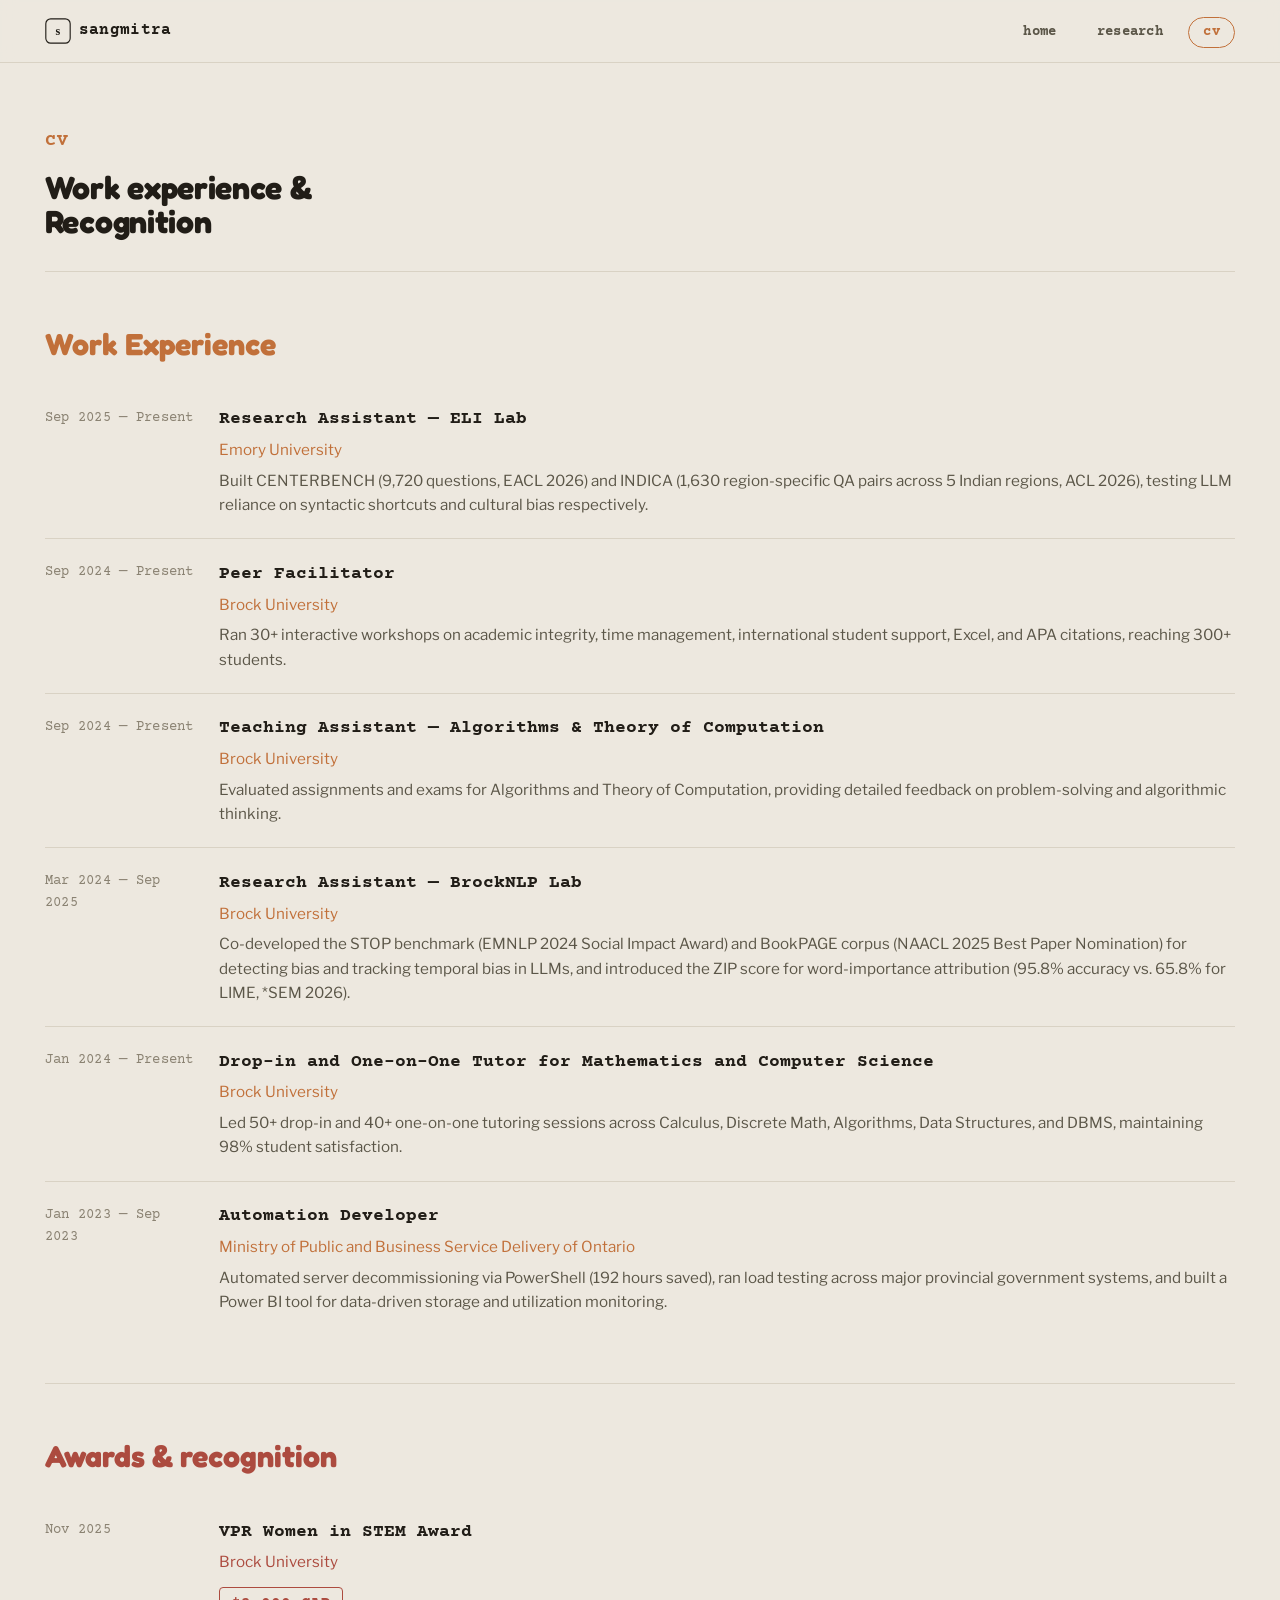
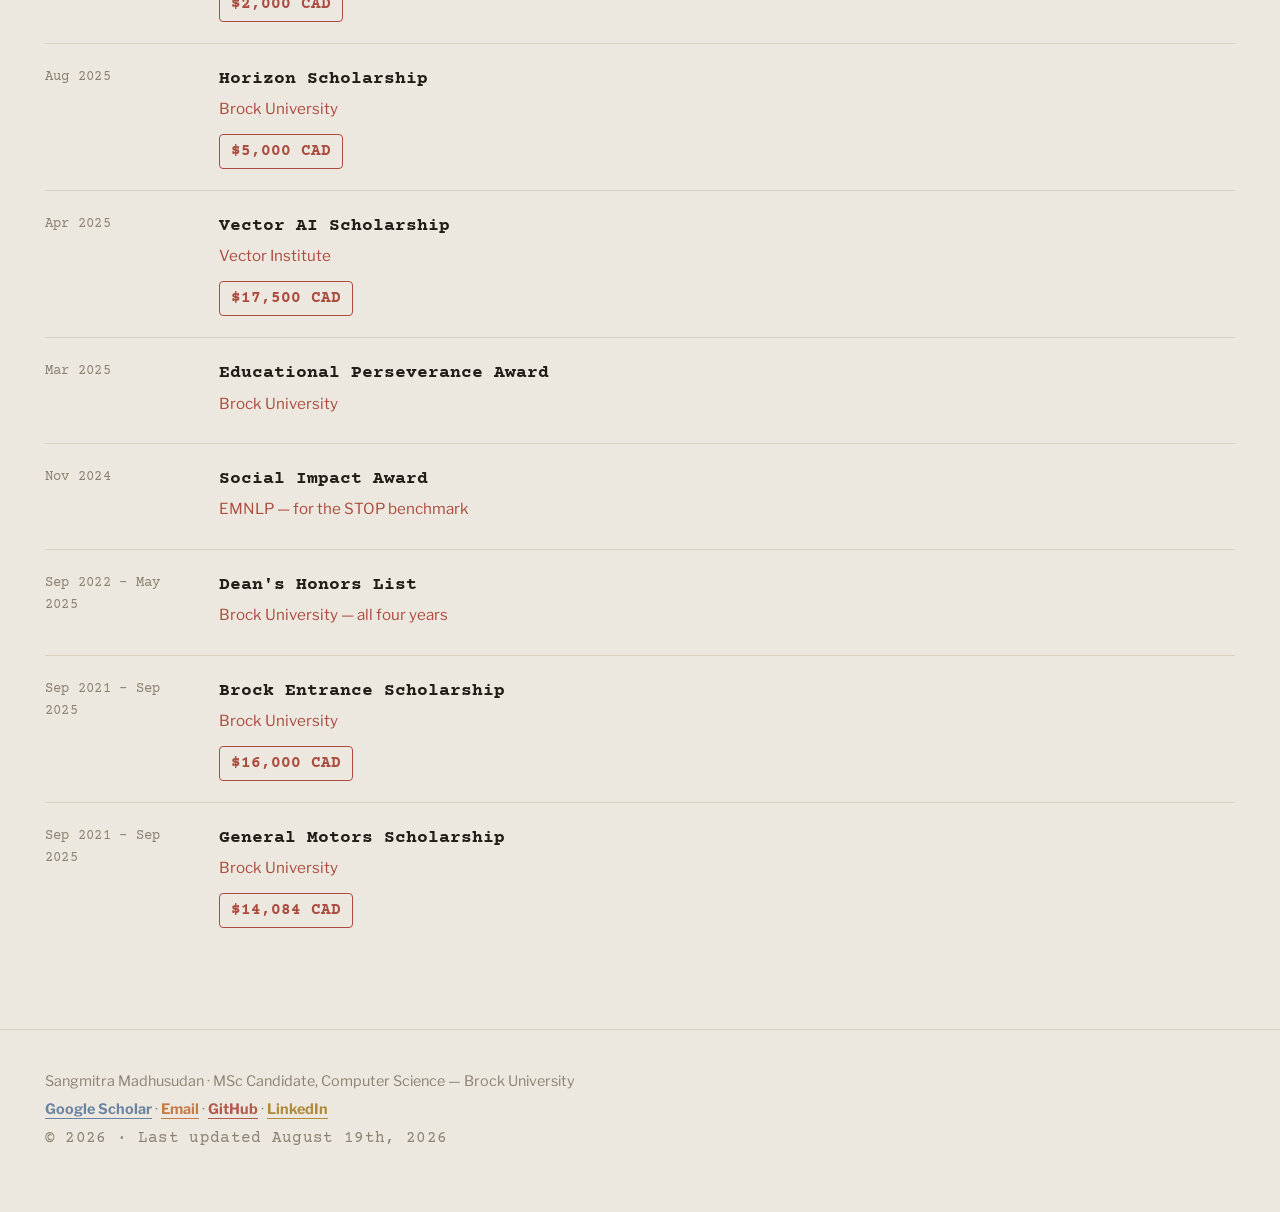
==== portfolio.html @ 363d01a0 "Initial site commit" ====
<!doctype html>
<html lang="en">
<head>
  <meta charset="utf-8" />
  <meta name="viewport" content="width=device-width, initial-scale=1" />
  <title>CV — Sangmitra</title>
  <link rel="preconnect" href="https://fonts.googleapis.com" />
  <link rel="preconnect" href="https://fonts.gstatic.com" crossorigin />
  <link href="https://fonts.googleapis.com/css2?family=Fredoka:wght@500;600;700&family=Libre+Franklin:wght@400;500;600&family=Courier+Prime:wght@400;700&display=swap" rel="stylesheet" />
  <link rel="icon" type="image/svg+xml" href="assets/favicon.svg" />
  <link rel="stylesheet" href="css/style.css" />
</head>
<body>
  <nav id="site-nav" class="site-nav"></nav>

  <main class="shell">
    <section class="hero section--experience" style="padding-bottom: 1rem;">
      <div class="hero__eyebrow">CV</div>
      <h1 style="font-size: var(--step-xl);">Work experience &amp; Recognition</h1>
    </section>

    <section class="section--experience">
      <div class="section__label">Work Experience</div>
      <div class="timeline">

        <div class="timeline-entry">
        <div class="timeline-entry__date mono">Sep 2025 — Present</div>
        <div>
          <div class="timeline-entry__title">Research Assistant — ELI Lab</div>
          <div class="timeline-entry__org">Emory University</div>
          <p>Built CENTERBENCH (9,720 questions, EACL 2026) and INDICA (1,630 region-specific QA pairs across 5 Indian regions, ACL 2026), testing LLM reliance on syntactic shortcuts and cultural bias respectively.</p>
        </div>
      </div>

      <div class="timeline-entry">
        <div class="timeline-entry__date mono">Sep 2024 — Present</div>
        <div>
          <div class="timeline-entry__title">Peer Facilitator</div>
          <div class="timeline-entry__org">Brock University</div>
          <p>Ran 30+ interactive workshops on academic integrity, time management, international student support, Excel, and APA citations, reaching 300+ students.</p>
        </div>
      </div>

      <div class="timeline-entry">
        <div class="timeline-entry__date mono">Sep 2024 — Present</div>
        <div>
          <div class="timeline-entry__title">Teaching Assistant — Algorithms &amp; Theory of Computation</div>
          <div class="timeline-entry__org">Brock University</div>
          <p>Evaluated assignments and exams for Algorithms and Theory of Computation, providing detailed feedback on problem-solving and algorithmic thinking.</p>
        </div>
      </div>

      <div class="timeline-entry">
        <div class="timeline-entry__date mono">Mar 2024 — Sep 2025</div>
        <div>
          <div class="timeline-entry__title">Research Assistant — BrockNLP Lab</div>
          <div class="timeline-entry__org">Brock University</div>
          <p>Co-developed the STOP benchmark (EMNLP 2024 Social Impact Award) and BookPAGE corpus (NAACL 2025 Best Paper Nomination) for detecting bias and tracking temporal bias in LLMs, and introduced the ZIP score for word-importance attribution (95.8% accuracy vs. 65.8% for LIME, *SEM 2026).</p>
        </div>
      </div>

      <div class="timeline-entry">
        <div class="timeline-entry__date mono">Jan 2024 — Present</div>
        <div>
          <div class="timeline-entry__title">Drop-in and One-on-One Tutor for Mathematics and Computer Science</div>
          <div class="timeline-entry__org">Brock University</div>
          <p>Led 50+ drop-in and 40+ one-on-one tutoring sessions across Calculus, Discrete Math, Algorithms, Data Structures, and DBMS, maintaining 98% student satisfaction.</p>
        </div>
      </div>

      <div class="timeline-entry">
        <div class="timeline-entry__date mono">Jan 2023 — Sep 2023</div>
        <div>
          <div class="timeline-entry__title">Automation Developer</div>
          <div class="timeline-entry__org">Ministry of Public and Business Service Delivery of Ontario</div>
          <p>Automated server decommissioning via PowerShell (192 hours saved), ran load testing across major provincial government systems, and built a Power BI tool for data-driven storage and utilization monitoring.</p>
        </div>
      </div>

      </div>
    </section>

    <section class="section--awards">
      <div class="section__label">Awards &amp; recognition</div>
      <div class="timeline">

        <div class="timeline-entry">
          <div class="timeline-entry__date mono">Nov 2025</div>
          <div>
            <div class="timeline-entry__title">VPR Women in STEM Award</div>
            <div class="timeline-entry__org">Brock University</div>
            <p></p>
            <div class="timeline-entry__details">
              <div class="timeline-entry__detail">$2,000 CAD</div>
            </div>
          </div>
        </div>

        <div class="timeline-entry">
          <div class="timeline-entry__date mono">Aug 2025</div>
          <div>
            <div class="timeline-entry__title">Horizon Scholarship</div>
            <div class="timeline-entry__org">Brock University</div>
            <p></p>
            <div class="timeline-entry__details">
              <div class="timeline-entry__detail">$5,000 CAD</div>
            </div>
          </div>
        </div>

        <div class="timeline-entry">
          <div class="timeline-entry__date mono">Apr 2025</div>
          <div>
            <div class="timeline-entry__title">Vector AI Scholarship</div>
            <div class="timeline-entry__org">Vector Institute</div>
            <p></p>
            <div class="timeline-entry__details">
              <div class="timeline-entry__detail">$17,500 CAD</div>
            </div>
          </div>
        </div>

        <div class="timeline-entry">
          <div class="timeline-entry__date mono">Mar 2025</div>
          <div>
            <div class="timeline-entry__title">Educational Perseverance Award</div>
            <div class="timeline-entry__org">Brock University</div>
            <p></p>
          </div>
        </div>

        <div class="timeline-entry">
          <div class="timeline-entry__date mono">Nov 2024</div>
          <div>
            <div class="timeline-entry__title">Social Impact Award</div>
            <div class="timeline-entry__org">EMNLP — for the STOP benchmark</div>
            <p></p>
          </div>
        </div>

        <div class="timeline-entry">
          <div class="timeline-entry__date mono">Sep 2022 – May 2025</div>
          <div>
            <div class="timeline-entry__title">Dean's Honors List</div>
            <div class="timeline-entry__org">Brock University — all four years</div>
            <p></p>
          </div>
        </div>

        <div class="timeline-entry">
          <div class="timeline-entry__date mono">Sep 2021 – Sep 2025</div>
          <div>
            <div class="timeline-entry__title">Brock Entrance Scholarship</div>
            <div class="timeline-entry__org">Brock University</div>
            <p></p>
            <div class="timeline-entry__details">
              <div class="timeline-entry__detail">$16,000 CAD</div>
            </div>
          </div>
        </div>

        <div class="timeline-entry">
          <div class="timeline-entry__date mono">Sep 2021 – Sep 2025</div>
          <div>
            <div class="timeline-entry__title">General Motors Scholarship</div>
            <div class="timeline-entry__org">Brock University</div>
            <p></p>
            <div class="timeline-entry__details">
              <div class="timeline-entry__detail">$14,084 CAD</div>
            </div>
          </div>
        </div>
        </div>

      </div>
    </section>
  </main>

  <footer id="site-footer" class="site-footer"></footer>

  <script src="js/site-config.js"></script>
  <script src="js/main.js"></script>
</body>
</html>
---- css/style.css ----
:root {
  --paper:        #EDE8DF;
  --paper-raised: #F5F1E9;
  --ink:          #211D17;
  --ink-soft:     #5B5648;
  --ink-faint:    #8A8272;
  --line:         #D9D2C4;

  --accent-blue:   #5C7A9C;
  --accent-yellow: #A9822A;
  --accent-orange: #C1703A;
  --accent-red:    #AC4B3F;
  --accent-flag:   #A9822A;
  --accent: var(--accent-blue);

  --font-display: 'Fredoka', sans-serif;
  --font-body:    'Libre Franklin', -apple-system, BlinkMacSystemFont, 'Segoe UI', sans-serif;
  --font-mono:    'Courier Prime', 'Courier New', monospace;

  --step-huge:  clamp(2rem, 2.4vw + 1.1rem, 3.4rem);
  --step-xl:    clamp(1.5rem, 1.8vw + 0.9rem, 2rem);
  --step-lg:    1.25rem;
  --step-md:    1.05rem;
  --step-base:  1rem;
  --step-sm:    0.92rem;
  --step-xs:    0.8rem;

  --page-width: none;
}

.section--research   { --accent: var(--accent-blue); }
.section--education  { --accent: var(--accent-yellow); }
.section--experience { --accent: var(--accent-orange); }
.section--awards     { --accent: var(--accent-red); }

.swatch-blue   { color: var(--accent-blue) !important; }
.swatch-yellow { color: var(--accent-yellow) !important; }
.swatch-orange { color: var(--accent-orange) !important; }
.swatch-red    { color: var(--accent-red) !important; }

* { box-sizing: border-box; }
html { scroll-behavior: smooth; }

body {
  margin: 0;
  background: var(--paper);
  color: var(--ink);
  font-family: var(--font-body);
  font-size: var(--step-base);
  line-height: 1.6;
  -webkit-font-smoothing: antialiased;
}

a {
  color: var(--ink);
  text-decoration: none;
  border-bottom: 1px solid var(--line);
  transition: border-color 0.15s ease, color 0.15s ease;
}
a:hover, a:focus-visible { border-color: currentColor; color: var(--accent); }
a:focus-visible, button:focus-visible {
  outline: 2px solid var(--accent);
  outline-offset: 3px;
}

h1, h2, h3 {
  font-family: var(--font-display);
  font-weight: 700;
  color: var(--ink);
  margin: 0 0 0.4em;
  letter-spacing: -0.01em;
}

p { margin: 0 0 1em; color: var(--ink-soft); }

.mono {
  font-family: var(--font-mono);
  font-size: var(--step-xs);
  letter-spacing: 0.02em;
}

.accent-text { color: var(--accent); font-weight: 600; }

.shell, .shell-wide {
  width: 100%;
  margin: 0 auto;
  padding: 0 clamp(1.5rem, 3.5vw, 4rem);
}

.site-nav {
  position: sticky;
  top: 0;
  z-index: 20;
  background: rgba(237, 232, 223, 0.9);
  backdrop-filter: blur(8px);
  border-bottom: 1px solid var(--line);
}
.site-nav__inner {
  width: 100%;
  margin: 0 auto;
  padding: 1.1rem clamp(1.5rem, 3.5vw, 4rem);
  display: flex;
  align-items: center;
  justify-content: space-between;
}
.site-nav__mark {
  display: flex;
  align-items: center;
  gap: 0.5rem;
  font-family: var(--font-mono);
  font-weight: 700;
  font-size: 1rem;
  color: var(--ink);
  border-bottom: none;
  text-transform: lowercase;
  letter-spacing: 0.02em;
}
.site-nav__mark-glyph { width: 26px; height: 26px; flex-shrink: 0; color: var(--ink); }
.site-nav__mark:hover { color: var(--accent-yellow); }
.site-nav__mark:hover .site-nav__mark-glyph { color: var(--accent-yellow); }
.site-nav__links {
  display: flex;
  gap: 0.6rem;
  list-style: none;
  margin: 0;
  padding: 0;
}
.site-nav__links a {
  font-family: var(--font-mono);
  font-weight: 600;
  font-size: 0.85rem;
  text-transform: lowercase;
  letter-spacing: 0.02em;
  color: var(--ink-soft);
  border: 1px solid transparent;
  border-radius: 100px;
  padding: 0.4rem 0.9rem;
}
.site-nav__links li:nth-child(1) a:hover, .site-nav__links li:nth-child(1) a[aria-current="page"] { color: var(--accent-yellow); border-color: var(--accent-yellow); }
.site-nav__links li:nth-child(2) a:hover, .site-nav__links li:nth-child(2) a[aria-current="page"] { color: var(--accent-blue); border-color: var(--accent-blue); }
.site-nav__links li:nth-child(3) a:hover, .site-nav__links li:nth-child(3) a[aria-current="page"] { color: var(--accent-orange); border-color: var(--accent-orange); }

.hero { padding: 4rem 0 3rem; }
.hero__byline {
  font-family: var(--font-mono);
  font-weight: 700;
  font-size: 1.05rem;
  text-transform: uppercase;
  letter-spacing: 0.05em;
  color: var(--ink-soft);
  margin-bottom: 0.4rem;
}
.hero__byline strong { color: var(--ink); font-weight: 700; }
.hero__eyebrow {
  font-family: var(--font-mono);
  font-weight: 700;
  font-size: 1.1rem;
  text-transform: uppercase;
  letter-spacing: 0.06em;
  color: var(--accent);
  margin-bottom: 1rem;
}
.hero__institution {
  font-family: var(--font-mono);
  font-size: 0.85rem;
  color: var(--ink-faint);
  margin-bottom: 1.4rem;
}
.hero h1 {
  font-size: var(--step-huge);
  line-height: 1.06;
  margin-bottom: 1rem;
  max-width: 20ch;
}
.hero__intro { font-size: 1.05rem; line-height: 1.55; color: var(--ink-soft); max-width: 62ch; margin-bottom: 0; }
.hero__links { margin-top: 1.8rem; display: flex; flex-wrap: wrap; gap: 0.6rem; }

.hero__grid {
  display: grid;
  grid-template-columns: 1.1fr minmax(380px, 0.9fr);
  gap: 3.5rem;
  align-items: start;
}
@media (max-width: 800px) {
  .hero__grid { grid-template-columns: 1fr; }
}

.pill-link {
  font-family: var(--font-mono);
  font-weight: 700;
  border: 2px solid var(--ink);
  background: transparent;
  padding: 0.5rem 1.1rem;
  border-radius: 100px;
  font-size: 0.85rem;
  text-transform: lowercase;
  color: var(--ink);
  transition: background 0.15s ease, color 0.15s ease;
}
.pill-link--scholar  { border-color: var(--accent-blue);   color: var(--accent-blue); }
.pill-link--email    { border-color: var(--accent-orange); color: var(--accent-orange); }
.pill-link--cv       { border-color: var(--accent-yellow); color: var(--accent-yellow); }
.pill-link--github   { border-color: var(--accent-red);    color: var(--accent-red); }
.pill-link--linkedin { border-color: var(--accent-yellow); color: var(--accent-yellow); }
.pill-link--scholar:hover  { background: var(--accent-blue);   color: var(--paper-raised); }
.pill-link--email:hover    { background: var(--accent-orange); color: var(--paper-raised); }
.pill-link--cv:hover       { background: var(--accent-yellow); color: var(--paper-raised); }
.pill-link--github:hover   { background: var(--accent-red);    color: var(--paper-raised); }
.pill-link--linkedin:hover { background: var(--accent-yellow); color: var(--paper-raised); }

.photo-frame-wrap { display: flex; flex-direction: column; align-items: center; }
.photo-frame {
  width: 100%;
  max-width: 260px;
  aspect-ratio: 4 / 5;
  border: 2px solid var(--ink);
  border-radius: 4px;
  position: relative;
  background: var(--paper-raised);
  display: flex;
  align-items: center;
  justify-content: center;
  overflow: hidden;
}
.photo-frame img { width: 100%; height: 100%; object-fit: cover; display: block; }
.photo-frame__tick {
  position: absolute;
  width: 16px;
  height: 16px;
  border: 2px solid var(--accent-blue);
}
.photo-frame__tick--tl { top: -2px; left: -2px; border-right: none; border-bottom: none; }
.photo-frame__tick--br { bottom: -2px; right: -2px; border-left: none; border-top: none; }
.photo-frame svg { width: 34%; height: 34%; stroke: var(--ink-faint); }
.photo-frame__caption {
  font-family: var(--font-mono);
  font-size: 0.72rem;
  text-transform: lowercase;
  letter-spacing: 0.06em;
  color: var(--accent-blue);
  margin-top: 0.7rem;
  text-align: center;
}

section { padding: 3rem 0; border-top: 1px solid var(--line); }
section:first-of-type { border-top: none; }
.section__label {
  font-family: var(--font-display);
  font-weight: 700;
  font-size: 1.9rem;
  text-transform: none;
  letter-spacing: 0;
  color: var(--accent);
  margin-bottom: 1rem;
}
.section__more {
  display: inline-block;
  margin-top: 1.2rem;
  font-family: var(--font-mono);
  font-weight: 700;
  font-size: 0.9rem;
  color: var(--accent);
  border-bottom: 1px solid var(--accent);
}
.section__more:hover { opacity: 0.75; }
.section__more--cv { color: var(--accent-orange); border-color: var(--accent-orange); }

.stat-row {
  display: flex; gap: 2.5rem; flex-wrap: wrap;
  margin: 1.4rem 0 0; padding: 1.1rem 1.4rem;
  background: var(--paper-raised); border: 1px solid var(--line); border-radius: 6px;
}
.stat { display: flex; flex-direction: column; }
.stat__value { font-family: var(--font-mono); font-size: 1.6rem; color: var(--accent); }
.stat__label { font-family: var(--font-mono); font-size: var(--step-xs); color: var(--ink-faint); text-transform: lowercase; letter-spacing: 0.06em; }

.pub-year-group { margin-top: 2.4rem; }
.pub-year-group:first-child { margin-top: 0; }
.pub-year-group__label {
  font-family: var(--font-mono); font-weight: 700; font-size: 1rem;
  text-transform: uppercase; letter-spacing: 0.03em;
  margin-bottom: 1rem; padding-bottom: 0.5rem; border-bottom: 1px solid var(--line);
}
.pub-entry { display: grid; grid-template-columns: 1fr auto; gap: 0.5rem 1.5rem; padding: 1.6rem 0; border-bottom: 1px solid var(--line); }
.pub-entry:last-child { border-bottom: none; }
.pub-entry__meta {
  grid-column: 1; grid-row: 1;
  display: flex; align-items: center; flex-wrap: wrap; gap: 0.6rem;
  font-family: var(--font-mono); font-weight: 600; font-size: 1rem;
  text-transform: uppercase; letter-spacing: 0.04em;
  color: var(--ink-faint);
}
.pub-entry__award {
  display: inline-flex; align-items: center; gap: 0.3rem;
  font-family: var(--font-mono); font-weight: 700; font-size: 0.85rem;
  color: var(--accent);
  border: 1px solid var(--accent);
  border-radius: 4px;
  padding: 0.15rem 0.55rem;
  text-transform: none;
  letter-spacing: 0.02em;
}
.pub-entry__tags {
  grid-column: 1; grid-row: 2;
  display: flex; flex-wrap: wrap; gap: 0.5rem;
}
.pub-entry__tag {
  font-family: var(--font-mono); font-weight: 600; font-size: 0.85rem;
  color: var(--accent);
  border: 1px solid var(--accent);
  border-radius: 4px;
  padding: 0.2rem 0.6rem;
  text-transform: uppercase;
  letter-spacing: 0.03em;
}
.pub-entry__quicklinks {
  grid-column: 2; grid-row: 1 / span 5;
  align-self: start;
  display: flex; flex-direction: column; align-items: flex-end; gap: 0.35rem;
}
.pub-entry__quicklink {
  font-family: var(--font-mono); font-weight: 700; font-size: 0.95rem;
  color: var(--accent);
  border-bottom: 1px solid transparent;
  white-space: nowrap;
}
.pub-entry__quicklink:hover { border-bottom-color: currentColor; }
.pub-entry__title { font-family: var(--font-mono); font-weight: 700; font-size: 1.15rem; color: var(--ink); grid-column: 1; grid-row: 3; }
.pub-entry__title a { color: inherit; border-bottom: 1px solid var(--line); }
.pub-entry__title a:hover { color: var(--accent); border-color: currentColor; }
.pub-entry__authors { grid-column: 1; grid-row: 4; font-size: 0.95rem; color: var(--ink-soft); }
.pub-entry__authors strong { color: var(--ink); font-weight: 700; }
.pub-entry__description { grid-column: 1; grid-row: 5; font-size: 0.9rem; color: var(--ink-soft); margin-top: 0.2rem; }
.pub-empty, .pub-error { font-family: var(--font-mono); font-size: var(--step-sm); color: var(--ink-faint); padding: 1.5rem 0; }

.timeline { margin-top: 0.5rem; }
.timeline-entry { display: grid; grid-template-columns: 150px 1fr; gap: 1.5rem; padding: 1.3rem 0; border-top: 1px solid var(--line); }
.timeline-entry:first-child { border-top: none; }
@media (max-width: 560px) { .timeline-entry { grid-template-columns: 1fr; gap: 0.3rem; } }
.timeline-entry__date { font-family: var(--font-mono); font-size: 0.85rem; color: var(--ink-faint); padding-top: 0.15rem; }
.timeline-entry__title { font-size: 1.15rem; font-weight: 700; margin-bottom: 0.2rem; font-family: var(--font-mono); }
.timeline-entry__org { font-size: 0.95rem; color: var(--accent); margin-bottom: 0.4rem; }
.timeline-entry p { font-size: 0.95rem; margin-bottom: 0; }
.timeline-entry__details {
  display: flex; flex-wrap: wrap; gap: 0.75rem;
  margin-top: 0.75rem;
}
.timeline-entry__detail {
  display: inline-block;
  font-family: var(--font-mono); font-weight: 600; font-size: 1rem;
  color: var(--accent);
  padding: 0.25rem 0.7rem;
  border: 1px solid var(--accent);
  border-radius: 4px;
}
.edit-flag {
  display: inline-block; font-family: var(--font-mono); font-size: 0.68rem;
  color: var(--accent-flag); border: 1px solid var(--accent-flag); border-radius: 3px;
  padding: 0.05rem 0.35rem; margin-left: 0.4rem; vertical-align: middle;
  text-transform: lowercase; letter-spacing: 0.05em;
}

.site-footer { border-top: 1px solid var(--line); padding: 2.5rem 0 3.5rem; margin-top: 2rem; }
.site-footer p { font-size: 0.9rem; color: var(--ink-faint); margin-bottom: 0.3rem; }
.site-footer__name { margin-bottom: 0.8rem; }
.site-footer__links { margin: 0 0 1.4rem; font-size: 0.9rem; }
.site-footer a.site-footer__link {
  font-weight: 700;
  font-size: 0.9rem;
  border-bottom: 1px solid currentColor;
  opacity: 0.9;
}
.site-footer a.site-footer__link:hover { opacity: 1; }
.site-footer .mono { font-size: 1rem; }

@media (prefers-reduced-motion: reduce) {
  html { scroll-behavior: auto; }
  * { transition: none !important; }
}
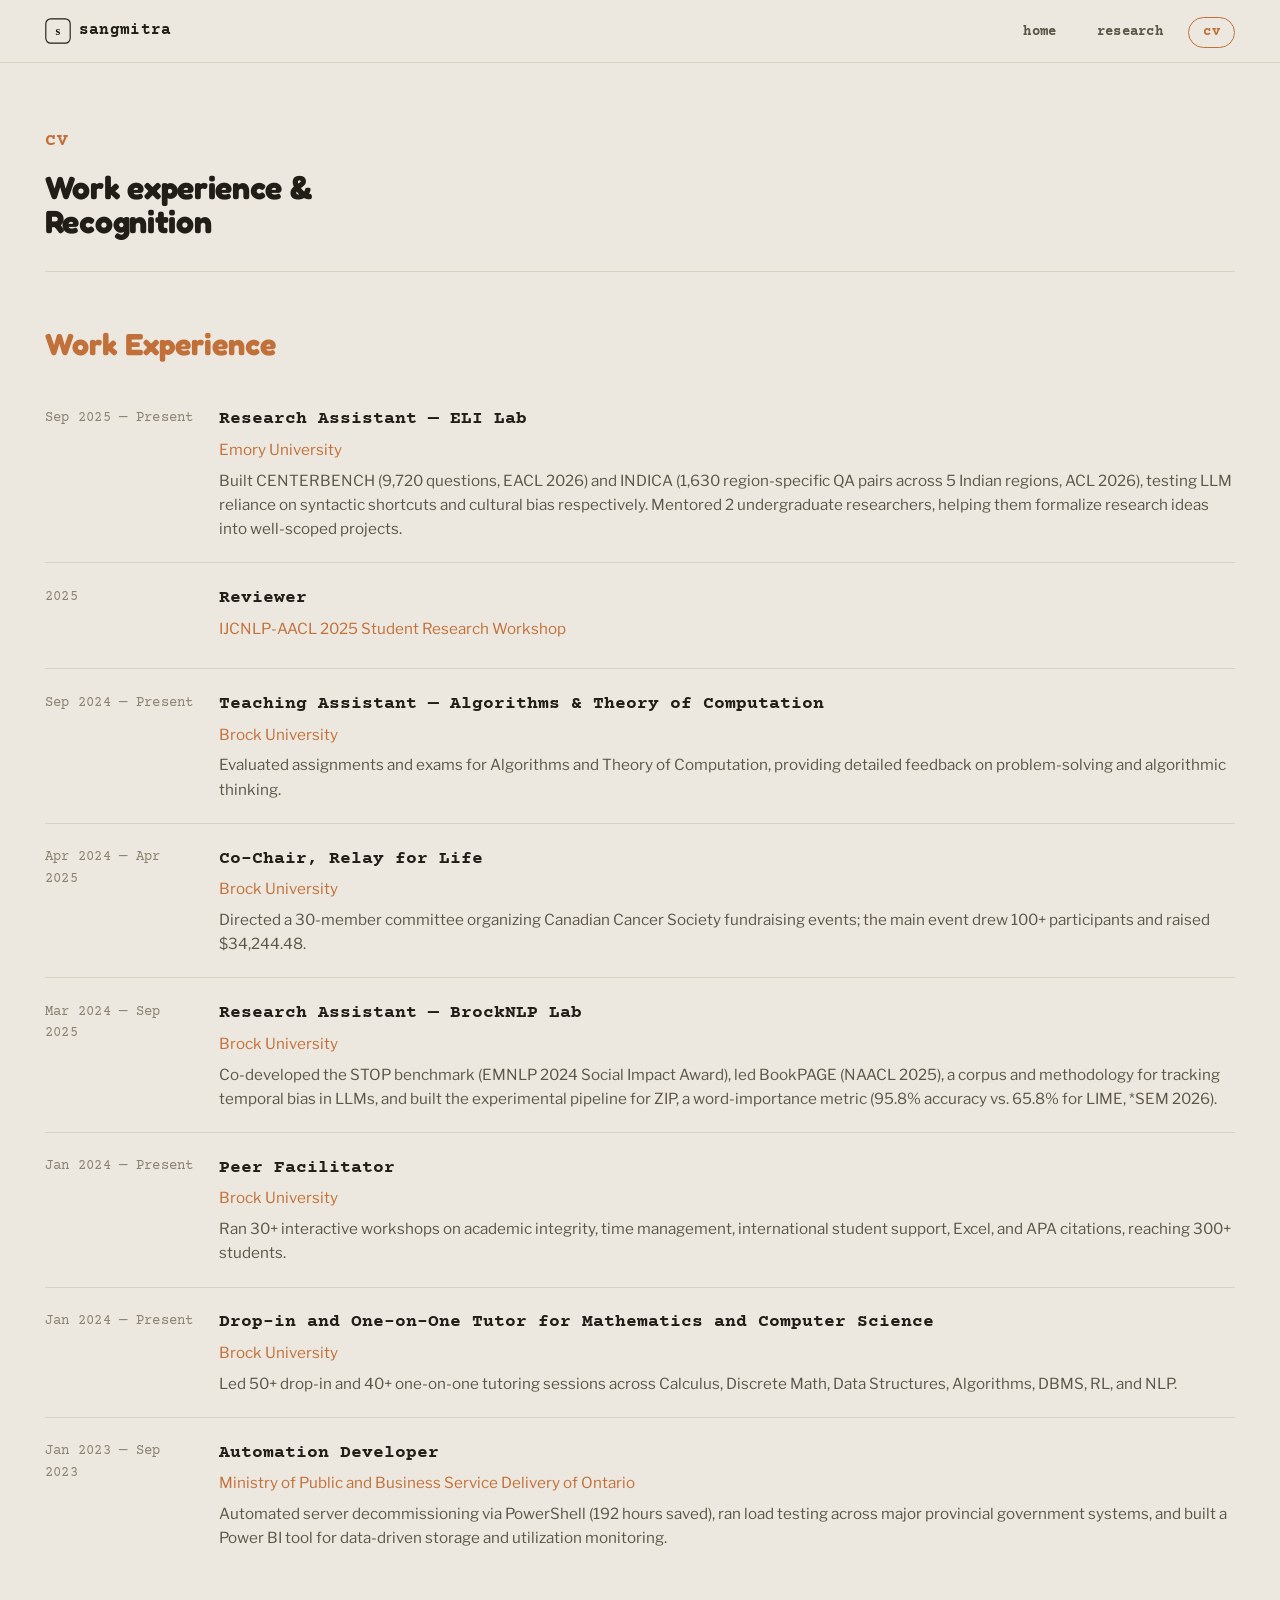
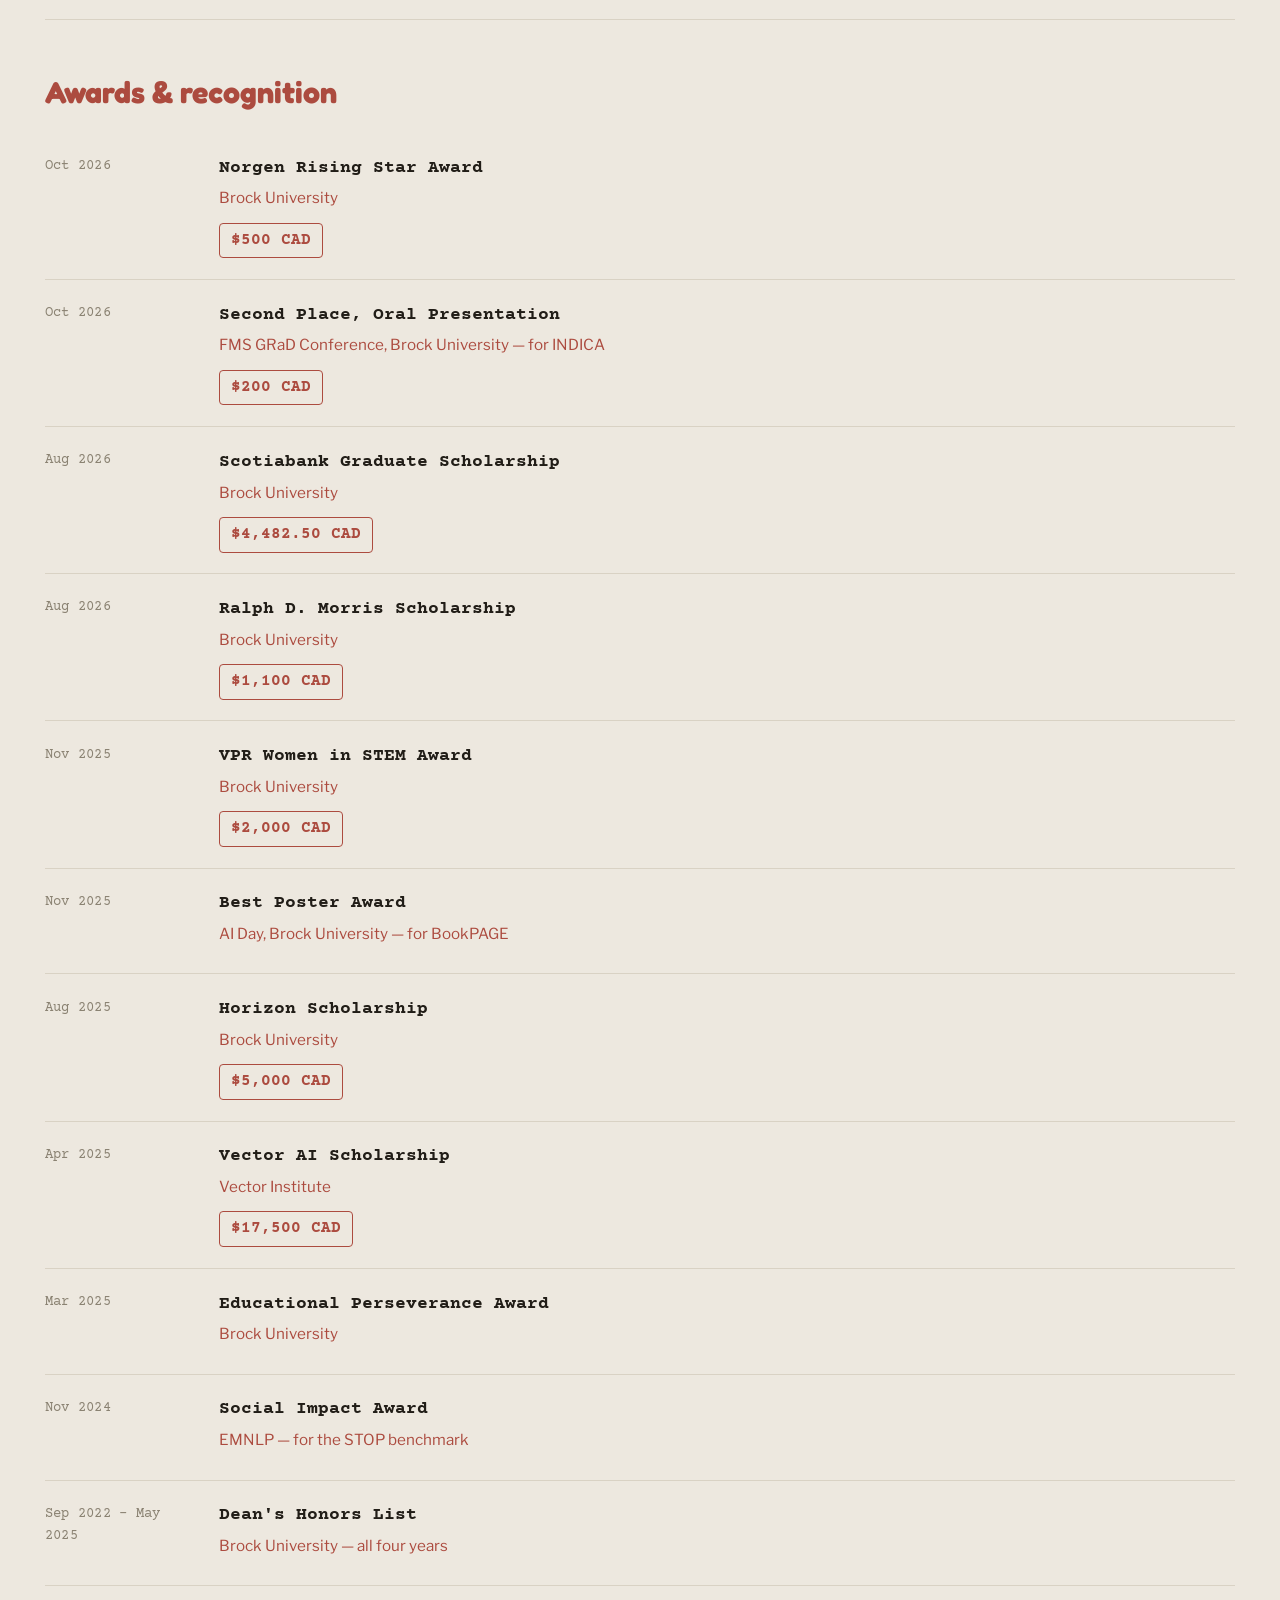
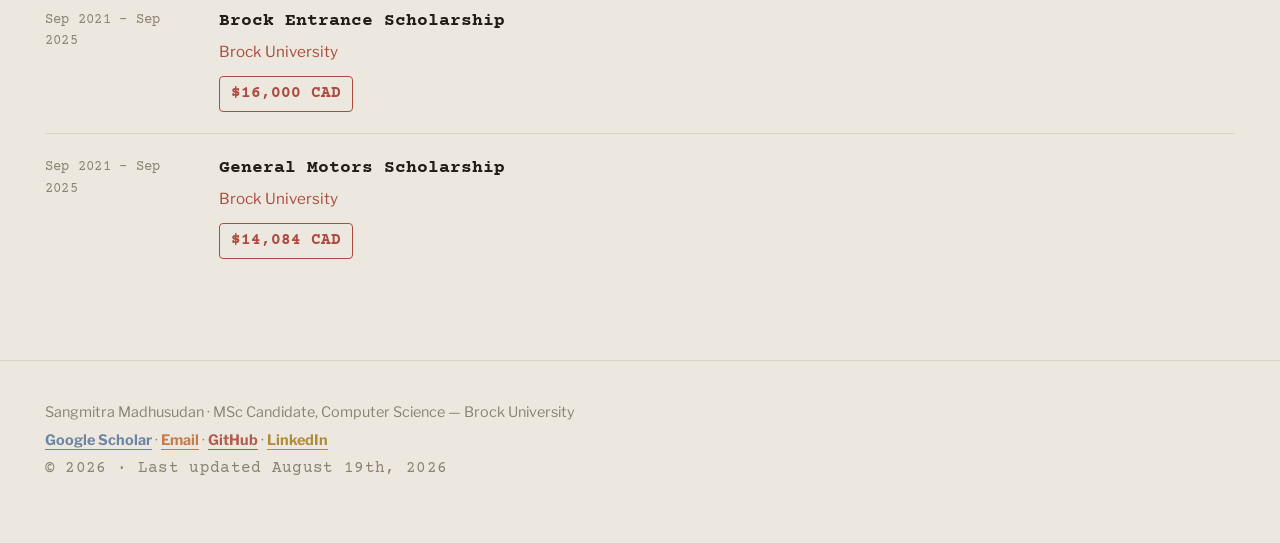
==== commit 3a1d4f82: "changes to portfolio and research" ====
--- a/portfolio.html
+++ b/portfolio.html
@@ -24,58 +24,75 @@
       <div class="timeline">
 
         <div class="timeline-entry">
-        <div class="timeline-entry__date mono">Sep 2025 — Present</div>
-        <div>
-          <div class="timeline-entry__title">Research Assistant — ELI Lab</div>
-          <div class="timeline-entry__org">Emory University</div>
-          <p>Built CENTERBENCH (9,720 questions, EACL 2026) and INDICA (1,630 region-specific QA pairs across 5 Indian regions, ACL 2026), testing LLM reliance on syntactic shortcuts and cultural bias respectively.</p>
-        </div>
-      </div>
-
-      <div class="timeline-entry">
-        <div class="timeline-entry__date mono">Sep 2024 — Present</div>
-        <div>
-          <div class="timeline-entry__title">Peer Facilitator</div>
-          <div class="timeline-entry__org">Brock University</div>
-          <p>Ran 30+ interactive workshops on academic integrity, time management, international student support, Excel, and APA citations, reaching 300+ students.</p>
-        </div>
-      </div>
-
-      <div class="timeline-entry">
-        <div class="timeline-entry__date mono">Sep 2024 — Present</div>
-        <div>
-          <div class="timeline-entry__title">Teaching Assistant — Algorithms &amp; Theory of Computation</div>
-          <div class="timeline-entry__org">Brock University</div>
-          <p>Evaluated assignments and exams for Algorithms and Theory of Computation, providing detailed feedback on problem-solving and algorithmic thinking.</p>
-        </div>
-      </div>
-
-      <div class="timeline-entry">
-        <div class="timeline-entry__date mono">Mar 2024 — Sep 2025</div>
-        <div>
-          <div class="timeline-entry__title">Research Assistant — BrockNLP Lab</div>
-          <div class="timeline-entry__org">Brock University</div>
-          <p>Co-developed the STOP benchmark (EMNLP 2024 Social Impact Award) and BookPAGE corpus (NAACL 2025 Best Paper Nomination) for detecting bias and tracking temporal bias in LLMs, and introduced the ZIP score for word-importance attribution (95.8% accuracy vs. 65.8% for LIME, *SEM 2026).</p>
-        </div>
-      </div>
-
-      <div class="timeline-entry">
-        <div class="timeline-entry__date mono">Jan 2024 — Present</div>
-        <div>
-          <div class="timeline-entry__title">Drop-in and One-on-One Tutor for Mathematics and Computer Science</div>
-          <div class="timeline-entry__org">Brock University</div>
-          <p>Led 50+ drop-in and 40+ one-on-one tutoring sessions across Calculus, Discrete Math, Algorithms, Data Structures, and DBMS, maintaining 98% student satisfaction.</p>
-        </div>
-      </div>
-
-      <div class="timeline-entry">
-        <div class="timeline-entry__date mono">Jan 2023 — Sep 2023</div>
-        <div>
-          <div class="timeline-entry__title">Automation Developer</div>
-          <div class="timeline-entry__org">Ministry of Public and Business Service Delivery of Ontario</div>
-          <p>Automated server decommissioning via PowerShell (192 hours saved), ran load testing across major provincial government systems, and built a Power BI tool for data-driven storage and utilization monitoring.</p>
-        </div>
-      </div>
+          <div class="timeline-entry__date mono">Sep 2025 — Present</div>
+          <div>
+            <div class="timeline-entry__title">Research Assistant — ELI Lab</div>
+            <div class="timeline-entry__org">Emory University</div>
+            <p>Built CENTERBENCH (9,720 questions, EACL 2026) and INDICA (1,630 region-specific QA pairs across 5 Indian regions, ACL 2026), testing LLM reliance on syntactic shortcuts and cultural bias respectively. Mentored 2 undergraduate researchers, helping them formalize research ideas into well-scoped projects.</p>
+          </div>
+        </div>
+
+        <div class="timeline-entry">
+          <div class="timeline-entry__date mono">2025</div>
+          <div>
+            <div class="timeline-entry__title">Reviewer</div>
+            <div class="timeline-entry__org">IJCNLP-AACL 2025 Student Research Workshop</div>
+          </div>
+        </div>
+
+        <div class="timeline-entry">
+          <div class="timeline-entry__date mono">Sep 2024 — Present</div>
+          <div>
+            <div class="timeline-entry__title">Teaching Assistant — Algorithms &amp; Theory of Computation</div>
+            <div class="timeline-entry__org">Brock University</div>
+            <p>Evaluated assignments and exams for Algorithms and Theory of Computation, providing detailed feedback on problem-solving and algorithmic thinking.</p>
+          </div>
+        </div>
+
+        <div class="timeline-entry">
+          <div class="timeline-entry__date mono">Apr 2024 — Apr 2025</div>
+          <div>
+            <div class="timeline-entry__title">Co-Chair, Relay for Life</div>
+            <div class="timeline-entry__org">Brock University</div>
+            <p>Directed a 30-member committee organizing Canadian Cancer Society fundraising events; the main event drew 100+ participants and raised $34,244.48.</p>
+          </div>
+        </div>
+
+        <div class="timeline-entry">
+          <div class="timeline-entry__date mono">Mar 2024 — Sep 2025</div>
+          <div>
+            <div class="timeline-entry__title">Research Assistant — BrockNLP Lab</div>
+            <div class="timeline-entry__org">Brock University</div>
+            <p>Co-developed the STOP benchmark (EMNLP 2024 Social Impact Award), led BookPAGE (NAACL 2025), a corpus and methodology for tracking temporal bias in LLMs, and built the experimental pipeline for ZIP, a word-importance metric (95.8% accuracy vs. 65.8% for LIME, *SEM 2026).</p>
+          </div>
+        </div>
+
+        <div class="timeline-entry">
+          <div class="timeline-entry__date mono">Jan 2024 — Present</div>
+          <div>
+            <div class="timeline-entry__title">Peer Facilitator</div>
+            <div class="timeline-entry__org">Brock University</div>
+            <p>Ran 30+ interactive workshops on academic integrity, time management, international student support, Excel, and APA citations, reaching 300+ students.</p>
+          </div>
+        </div>
+
+        <div class="timeline-entry">
+          <div class="timeline-entry__date mono">Jan 2024 — Present</div>
+          <div>
+            <div class="timeline-entry__title">Drop-in and One-on-One Tutor for Mathematics and Computer Science</div>
+            <div class="timeline-entry__org">Brock University</div>
+            <p>Led 50+ drop-in and 40+ one-on-one tutoring sessions across Calculus, Discrete Math, Data Structures, Algorithms, DBMS, RL, and NLP.</p>
+          </div>
+        </div>
+
+        <div class="timeline-entry">
+          <div class="timeline-entry__date mono">Jan 2023 — Sep 2023</div>
+          <div>
+            <div class="timeline-entry__title">Automation Developer</div>
+            <div class="timeline-entry__org">Ministry of Public and Business Service Delivery of Ontario</div>
+            <p>Automated server decommissioning via PowerShell (192 hours saved), ran load testing across major provincial government systems, and built a Power BI tool for data-driven storage and utilization monitoring.</p>
+          </div>
+        </div>
 
       </div>
     </section>
@@ -85,11 +102,54 @@
       <div class="timeline">
 
         <div class="timeline-entry">
+          <div class="timeline-entry__date mono">Oct 2026</div>
+          <div>
+            <div class="timeline-entry__title">Norgen Rising Star Award</div>
+            <div class="timeline-entry__org">Brock University</div>
+            <div class="timeline-entry__details">
+              <div class="timeline-entry__detail">$500 CAD</div>
+            </div>
+          </div>
+        </div>
+
+        <div class="timeline-entry">
+          <div class="timeline-entry__date mono">Oct 2026</div>
+          <div>
+            <div class="timeline-entry__title">Second Place, Oral Presentation</div>
+            <div class="timeline-entry__org">FMS GRaD Conference, Brock University — for INDICA</div>
+            <div class="timeline-entry__details">
+              <div class="timeline-entry__detail">$200 CAD</div>
+            </div>
+          </div>
+        </div>
+
+        <div class="timeline-entry">
+          <div class="timeline-entry__date mono">Aug 2026</div>
+          <div>
+            <div class="timeline-entry__title">Scotiabank Graduate Scholarship</div>
+            <div class="timeline-entry__org">Brock University</div>
+            <div class="timeline-entry__details">
+              <div class="timeline-entry__detail">$4,482.50 CAD</div>
+            </div>
+          </div>
+        </div>
+
+        <div class="timeline-entry">
+          <div class="timeline-entry__date mono">Aug 2026</div>
+          <div>
+            <div class="timeline-entry__title">Ralph D. Morris Scholarship</div>
+            <div class="timeline-entry__org">Brock University</div>
+            <div class="timeline-entry__details">
+              <div class="timeline-entry__detail">$1,100 CAD</div>
+            </div>
+          </div>
+        </div>
+
+        <div class="timeline-entry">
           <div class="timeline-entry__date mono">Nov 2025</div>
           <div>
             <div class="timeline-entry__title">VPR Women in STEM Award</div>
             <div class="timeline-entry__org">Brock University</div>
-            <p></p>
             <div class="timeline-entry__details">
               <div class="timeline-entry__detail">$2,000 CAD</div>
             </div>
@@ -97,11 +157,18 @@
         </div>
 
         <div class="timeline-entry">
+          <div class="timeline-entry__date mono">Nov 2025</div>
+          <div>
+            <div class="timeline-entry__title">Best Poster Award</div>
+            <div class="timeline-entry__org">AI Day, Brock University — for BookPAGE</div>
+          </div>
+        </div>
+
+        <div class="timeline-entry">
           <div class="timeline-entry__date mono">Aug 2025</div>
           <div>
             <div class="timeline-entry__title">Horizon Scholarship</div>
             <div class="timeline-entry__org">Brock University</div>
-            <p></p>
             <div class="timeline-entry__details">
               <div class="timeline-entry__detail">$5,000 CAD</div>
             </div>
@@ -113,7 +180,6 @@
           <div>
             <div class="timeline-entry__title">Vector AI Scholarship</div>
             <div class="timeline-entry__org">Vector Institute</div>
-            <p></p>
             <div class="timeline-entry__details">
               <div class="timeline-entry__detail">$17,500 CAD</div>
             </div>
@@ -125,7 +191,6 @@
           <div>
             <div class="timeline-entry__title">Educational Perseverance Award</div>
             <div class="timeline-entry__org">Brock University</div>
-            <p></p>
           </div>
         </div>
 
@@ -134,7 +199,6 @@
           <div>
             <div class="timeline-entry__title">Social Impact Award</div>
             <div class="timeline-entry__org">EMNLP — for the STOP benchmark</div>
-            <p></p>
           </div>
         </div>
 
@@ -143,7 +207,6 @@
           <div>
             <div class="timeline-entry__title">Dean's Honors List</div>
             <div class="timeline-entry__org">Brock University — all four years</div>
-            <p></p>
           </div>
         </div>
 
@@ -152,7 +215,6 @@
           <div>
             <div class="timeline-entry__title">Brock Entrance Scholarship</div>
             <div class="timeline-entry__org">Brock University</div>
-            <p></p>
             <div class="timeline-entry__details">
               <div class="timeline-entry__detail">$16,000 CAD</div>
             </div>
@@ -164,12 +226,10 @@
           <div>
             <div class="timeline-entry__title">General Motors Scholarship</div>
             <div class="timeline-entry__org">Brock University</div>
-            <p></p>
             <div class="timeline-entry__details">
               <div class="timeline-entry__detail">$14,084 CAD</div>
             </div>
           </div>
-        </div>
         </div>
 
       </div>
